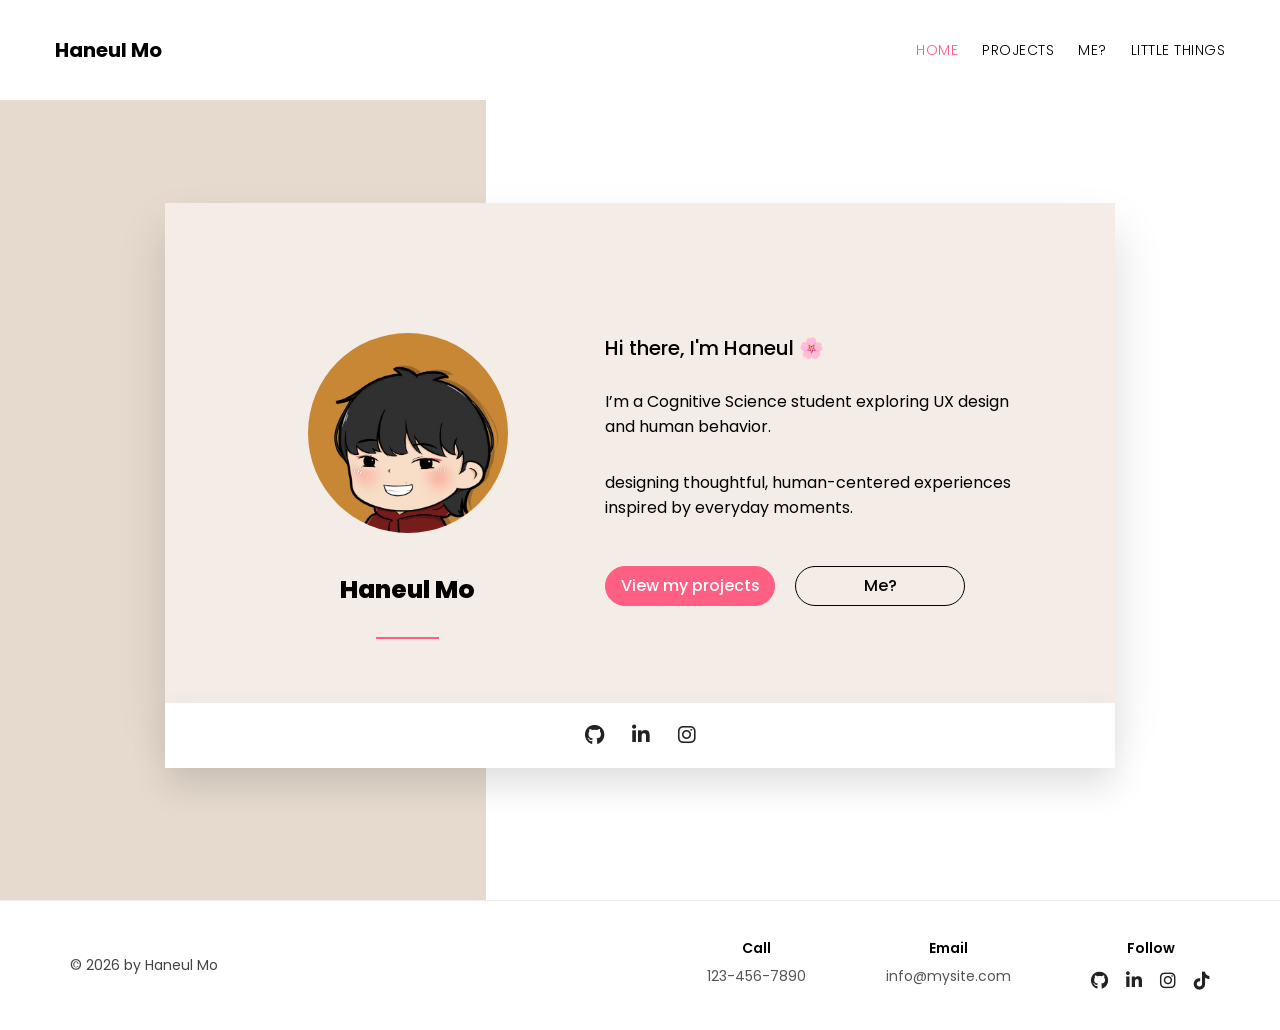
==== index.html @ 6cd1ddcf "Add files via upload" ====
<!DOCTYPE html>
<html lang="en">
<head>
  <link rel="stylesheet" href="https://cdnjs.cloudflare.com/ajax/libs/font-awesome/6.7.2/css/all.min.css">
  <link rel="preconnect" href="https://fonts.googleapis.com">
  <link rel="preconnect" href="https://fonts.gstatic.com" crossorigin>
  <link href="https://fonts.googleapis.com/css2?family=Poppins:wght@300;400;500;600;700;800&display=swap" rel="stylesheet">

  <meta charset="UTF-8" />
  <meta name="viewport" content="width=device-width, initial-scale=1.0" />
  <title>Haneul Mo | Home</title>
   <link rel="icon" type="image/png" href="images/favicon.png">
  <link rel="stylesheet" href="style.css" />
</head>

<body>
    <header class="navbar">
  <a href="index.html" class="logo">Haneul Mo</a>

  <nav>
    <a href="index.html" class="active">Home</a>
    <a href="project.html">Projects</a>
    <a href="me.html">Me?</a>
    <a href="littlethings.html">Little Things</a>
  </nav>

  <div class="hamburger">
    <i class="fa-solid fa-bars"></i>
  </div>
</header>

  <main>
    <section class="hero">
      <div class="hero-card">
        <div class="profile-side">
          <img src="images/profile.png" alt="Haneul Mo illustration" />
          <h2>Haneul Mo</h2>
          <div class="pink-line"></div>
        </div>

        <div class="intro-side">
          <h1>Hi there, I'm Haneul 🌸</h1>

          <p>
            I’m a Cognitive Science student exploring UX design and human behavior.
          </p>

          <p>
            designing thoughtful, human-centered experiences inspired by everyday moments.
          </p>

          <div class="buttons">
            <a href="project.html" class="btn muted">View my projects</a>
            <a href="me.html" class="btn outline">Me?</a>
          </div>
          <div class="card-footer">
    <a href="https://github.com/YOURUSERNAME" target="_blank">
        <i class="fa-brands fa-github"></i>
    </a>

    <a href="https://linkedin.com/in/YOURUSERNAME" target="_blank">
        <i class="fa-brands fa-linkedin-in"></i>
    </a>

    <a href="https://instagram.com/YOURUSERNAME" target="_blank">
        <i class="fa-brands fa-instagram"></i>
    </a>

    <!-- or TikTok -->
    <!--
    <a href="https://tiktok.com/@YOURUSERNAME" target="_blank">
        <i class="fa-brands fa-tiktok"></i>
    </a>
    -->
</div>
        </div>
      </div>
    </section>
  </main>

  <footer id="contact">
    <p>© 2026 by Haneul Mo</p>

    <div class="footer-info">
      <div>
        <h4>Call</h4>
        <p>123-456-7890</p>
      </div>

      <div>
        <h4>Email</h4>
        <p>info@mysite.com</p>
      </div>

      
        <div>
    <h4>Follow</h4>

    <div class="social-icons">
        <a href="https://github.com/YOURUSERNAME" target="_blank">
            <i class="fa-brands fa-github"></i>
        </a>

        <a href="https://linkedin.com/in/YOURUSERNAME" target="_blank">
            <i class="fa-brands fa-linkedin-in"></i>
        </a>

        <a href="https://instagram.com/YOURUSERNAME" target="_blank">
            <i class="fa-brands fa-instagram"></i>
        </a>

        <a href="https://tiktok.com/@YOURUSERNAME" target="_blank">
            <i class="fa-brands fa-tiktok"></i>
        </a>
    </div>
</div>
      
    </div>
  </footer>
<script src="script.js"></script>
</body>

</html>
---- style.css ----
* {
  margin: 0;
  padding: 0;
  box-sizing: border-box;
}

body {
  font-family: 'Poppins', sans-serif;
  color: #000;
  background: #fff;
}

a {
  text-decoration: none;
  color: inherit;
}

img {
  display: block;
  max-width: 100%;
}

/* STICKY NAV */

.navbar {
  position: sticky;
  top: 0;
  z-index: 1000;

  width: 100%;
  height: 100px;
  padding: 0 55px;

  display: flex;
  justify-content: space-between;
  align-items: center;

  background: #fff;
}

.logo {
  font-size: 20px;
  font-weight: 700;
}

nav {
  display: flex;
  gap: 24px;
}

nav a {
  font-size:14px;
  font-weight:300;
  letter-spacing:.5px;
  text-transform: uppercase;
}

nav a.active,
nav a:hover {
  color: #ff5f82;
}

/* HOME HERO */

.hero {
  min-height: calc(100vh - 100px);
  padding-bottom: 95px;

  display: flex;
  justify-content: center;
  align-items: center;

  background: linear-gradient(
    to right,
    #e6dace 0%,
    #e6dace 38%,
    #ffffff 38%,
    #ffffff 100%
  );
}

/* HOME CARD */

.hero-card {
  width: 950px;
  max-width: 90%;
  height: 500px;

  background: #f4ece6;

  display: grid;
  grid-template-columns: 38% 62%;

  padding: 80px 100px;

  box-shadow: 0 28px 45px rgba(0, 0, 0, 0.15);

  position: relative;
}

/* LEFT SIDE */

.profile-side {
  text-align: center;
}

.profile-side img {
  width: 200px;
  height: 200px;
  object-fit: cover;
  border-radius: 50%;
  margin: 50px auto 0;
}

.profile-side h2 {
  margin-top: 38px;
  font-size: 25px;
  font-weight: 800;
}

.pink-line {
  width: 63px;
  height: 2px;
  background: #ff5f82;
  margin: 28px auto 0;
}

/* RIGHT SIDE */

.intro-side {
  padding-left: 55px;
}

.intro-side h1 {
  font-size: 20px;
  font-weight: 500;
  margin-bottom: 26px;
  margin-top: 50px;
}

.intro-side p {
  font-size: 16px;
  line-height: 1.6;
  max-width: 500px;
  margin-bottom: 30px;
}

.buttons {
  display: flex;
  gap: 20px;
  margin-top: 45px;
}

.btn {
  width: 170px;
  height: 40px;
  border-radius: 999px;

  display: flex;
  align-items: center;
  justify-content: center;

  font-size: 16px;
  font-weight: 500;
}

.muted {
  background: #ff5f82;
  color: #fff;
  border: 1.5px solid #ff5f82;
  transition: all 0.25s ease;
}

.muted:hover {
  background: #fff;
  color: #ff5f82;
  border-color: #ff5f82;
}

.outline {
  border: 1.5px solid #000;
  color: #000;
}

.outline:hover {
  background: #000;
  color: #fff;
}

/* SOCIAL BAR UNDER CARD */

.card-footer {
  position: absolute;
  left: 0;
  bottom: -65px;

  width: 100%;
  height: 65px;

  background: #fff;

  display: flex;
  justify-content: center;
  align-items: center;
  gap: 28px;

  box-shadow: 0 18px 35px rgba(0, 0, 0, 0.12);
}

.card-footer a {
  font-size: 20px;
  color: #222;
  transition: 0.25s;
}

.card-footer a:hover {
  color: #ff5f82;
  transform: translateY(-2px);
}

/* FOOTER */

footer {
  width: 100%;
  min-height: 130px;

  display: flex;
  justify-content: space-between;
  align-items: center;

  padding: 35px 70px;

  background: #fff;
  border-top: 1px solid #ececec;
}

footer > p {
  font-size: 14px;
  color: #444;
}

.footer-info {
  display: flex;
  gap: 80px;
  text-align: center;
}

.footer-info h4 {
  font-size: 14px;
  font-weight: 600;
  margin-bottom: 8px;
}

.footer-info p {
  font-size: 14px;
  color: #555;
  line-height: 1.4;
}

.social-icons {
  display: flex;
  justify-content: center;
  gap: 18px;
}

.social-icons a {
  font-size: 18px;
  color: #222;
  transition: 0.25s;
}

.social-icons a:hover {
  color: #ff5f82;
  transform: translateY(-2px);
}

/* HAMBURGER */

.hamburger {
  display: none;
  font-size: 24px;
  cursor: pointer;
}

/* PROJECT PAGE */

.projects-page {
  min-height: calc(100vh - 150px);
  padding: 90px 8% 120px;
  background: #fff;
}

.project-grid {
  width: min(1250px, 100%);
  margin: 0 auto;

  display: grid;
  grid-template-columns: repeat(2, 1fr);
  gap: 48px 34px;
}

.project-tile {
  position: relative;
  height: 335px;

  display: block;
  overflow: hidden;

  border-radius: 18px;
}

.project-tile img {
  width: 100%;
  height: 100%;
  object-fit: cover;

  transition: 0.35s ease;
}

.project-overlay {
  position: absolute;
  inset: 0;

  background: rgba(0, 0, 0, 0.45);

  display: flex;
  flex-direction: column;
  justify-content: center;
  align-items: center;

  color: #fff;
  text-align: center;

  opacity: 0;
  transition: 0.35s ease;
}

.project-overlay h2 {
  font-size: 24px;
  font-weight: 700;
}

.project-overlay p {
  font-size: 14px;
  margin-top: 4px;
}

.project-tile:hover img {
  transform: scale(1.04);
}

.project-tile:hover .project-overlay {
  opacity: 1;
}

/* IN A BOX PAGE */

.case-page {
  width: 100%;
  margin: 0;
}

/* GREEN HERO SECTION */

.case-hero {
  width: 100%;
  min-height: 610px;

  background: #F7FFEC;

  display: grid;
  grid-template-columns: 1fr 1fr;
  align-items: center;
  gap: 80px;

  padding: 0 13%;
  margin-top:24px;
}

.case-hero h1 {
  font-size: 60px;
  font-weight: 600;
  line-height: 1.1;
  margin-bottom: 18px;
}

.case-hero h2 {
  font-size: 25px;
  font-weight: 600;
  line-height: 1.3;
  margin-bottom: 12px;
}

.case-hero p {
  font-size: 16px;
  font-weight: 500;
}

.case-hero img {
  width: 100%;
  max-width: 560px;
  margin: 0 auto;
}

/* CASE STUDY CONTENT */

.case-info {
  width: min(1200px, 70%);
  margin: 70px auto;

  display: grid;
  grid-template-columns: repeat(3, 1fr);
  text-align: center;
  gap: 100px;
}

.case-info h3 {
  font-size: 20px;
  font-weight: 600;
  text-transform: uppercase;
  margin-bottom: 18px;
}

.case-info p {
  font-size: 16px;
  line-height: 1.7;
  color: #222;
}

.case-section {
  font-weight: 100;
  width: min(1050px, 88%);
  margin: auto;
  padding:120px 0;
}

.case-section h2 {
  font-weight: 500;
  font-size: 34px;
  margin-bottom: 35px;
}

.case-section p,
.case-section li {
  font-size: 17px;
  line-height: 1.8;
  color: #333;
}

.problem-card {
  padding: 50px;
  border: 2px solid #e2ffba;
  background-color: #f7ffec;
  border-radius: 24px;
  box-shadow: 0 10px 24px rgba(0, 0, 0, 0.08);
}

.problem-card ul {
  margin-top: 22px;
  padding-left: 24px;
}

.website-embed {
  margin-top: 35px;
  width: 100%;
  height: 540px;
  border-radius: 20px;
  overflow: hidden;
  box-shadow: 0 18px 35px rgba(0, 0, 0, 0.14);
}

.website-embed iframe {
  width: 100%;
  height: 100%;
  border: none;
}

.visit-btn {
  display: inline-flex;
  margin-top: 24px;
  padding: 12px 28px;
  border-radius: 999px;
  background: #ff5f82;
  color: white;
  font-weight: 500;
  border: 1.5px solid #ff5f82;
}

.visit-btn:hover {
  background: white;
  color: #ff5f82;
}

/* TABLET */

@media (max-width: 1100px) {
  .hero {
    padding: 70px 0 130px;
  }

  .hero-card {
    width: 85%;
    min-width: 0;
    height: auto;
    grid-template-columns: 1fr;
    text-align: center;
    padding: 60px 40px 120px;
  }

  .intro-side {
    padding-left: 0;
    margin-top: 50px;
  }

  .intro-side p {
    margin-left: auto;
    margin-right: auto;
  }

  .buttons {
    justify-content: center;
  }

  .card-footer {
    bottom: 0;
  }

  .case-hero {
    padding: 80px 8%;
    gap: 50px;
  }

  .case-hero h1 {
    font-size: 52px;
  }

  .case-hero h2 {
    font-size: 24px;
  }
}

/* PROJECT PAGE RESPONSIVE */

@media (max-width: 800px) {
  .projects-page {
    padding: 60px 7% 90px;
  }

  .project-grid {
    grid-template-columns: 1fr;
    gap: 32px;
  }

  .project-tile {
    height: 260px;
  }

  .case-hero {
    grid-template-columns: 1fr;
    text-align: center;
    min-height: auto;
    padding: 80px 8%;
  }

  .case-hero img {
    max-width: 470px;
  }

  .case-info {
    grid-template-columns: 1fr;
    gap: 35px;
    margin: 70px auto 90px;
  }

  .problem-card {
    padding: 32px 24px;
  }

  .website-embed {
    height: 420px;
  }
}

/* MOBILE */

@media (max-width: 650px) {
  .navbar {
    height: auto;
    padding: 22px 25px;
    flex-direction: row;
    justify-content: space-between;
  }

  .logo {
    font-size: 24px;
  }

  .hamburger {
    display: block;
  }

  nav {
    position: absolute;
    top: 75px;
    right: 25px;

    display: none;
    flex-direction: column;
    gap: 18px;

    width: 190px;
    padding: 22px;

    background: #fff;
    box-shadow: 0 18px 35px rgba(0, 0, 0, 0.12);
    border-radius: 0 0 18px 18px;
  }

  nav.show {
    display: flex;
  }

  nav a {
    font-size: 13px;
    text-align: right;
  }

  .hero {
    min-height: auto;
    padding: 0 0 45px;
    background: #e6dace;
  }

  .hero-card {
    width: 85%;
    max-width: 360px;
    height: auto;
    min-height: 580px;

    grid-template-columns: 1fr;

    padding: 0 32px 90px;

    text-align: center;
  }

  .profile-side img {
    display: block;
    width: 170px;
    height: 170px;
    margin: 28px auto 0;
  }

  .profile-side h2 {
    font-size: 24px;
    margin-top: 8px;
  }

  .pink-line {
    margin: 22px auto 0;
  }

  .intro-side {
    padding-left: 0;
    margin-top: 75px;
  }

  .intro-side h1 {
    font-size: 22px;
    margin-top: 0;
  }

  .intro-side p {
    font-size: 16px;
    max-width: 280px;
    margin-left: auto;
    margin-right: auto;
  }

  .buttons {
    flex-direction: column;
    align-items: center;
    gap: 16px;
    margin-top: 38px;
  }

  .btn {
    width: 190px;
    height: 38px;
    font-size: 14px;
  }

  .card-footer {
    bottom: 0;
    height: 52px;
    gap: 24px;
  }

  .card-footer a {
    font-size: 17px;
  }

  footer {
    min-height: auto;
    padding: 30px 24px;

    flex-direction: column;
    gap: 28px;

    text-align: center;
  }

  footer > p {
    font-size: 12px;
  }

  .footer-info {
    flex-direction: column;
    gap: 22px;
  }

  .footer-info h4,
  .footer-info p {
    font-size: 13px;
  }

  .projects-page {
    min-height: auto;
    padding: 45px 6% 75px;
  }

  .project-tile {
    height: 210px;
    border-radius: 14px;
  }

  .project-overlay {
    opacity: 1;
    background: rgba(0, 0, 0, 0.35);
  }

  .project-overlay h2 {
    font-size: 20px;
  }

  .case-hero {
    padding: 60px 7%;
  }

  .case-hero h1 {
    font-size: 40px;
  }

  .case-hero h2 {
    font-size: 20px;
  }

  .case-hero p {
    font-size: 15px;
  }

  .case-section {
    width: 88%;
  }

  .case-section h2 {
    font-size: 28px;
  }

  .case-section p,
  .case-section li {
    font-size: 15px;
  }

  .website-embed {
    height: 330px;
  }
}

/*case css*/

.case-preview {

    width: 100%;

    margin: 0 0;

    text-align: center;
}

.case-preview img {

    width: 100%;

    display: block;
}

.case-preview p{

    width:min(1000px,90%);

    margin:18px auto 0;

    font-size:15px;
    font-style:italic;
    color:#666;
}

.analysis-grid {
  display: grid;
  grid-template-columns: repeat(2, 1fr);
  gap: 35px;
  margin-top: 40px;
}

.analysis-card {
  background-color: #f7ffec;
  padding: 45px;
  border: 2px solid #e2ffba;
  border-radius: 24px;
}

.analysis-card h3 {
  font-weight: 500;
  font-size: 26px;
  margin-bottom: 28px;
}

.analysis-card h4 {
  color: #767674;
  font-weight: 500;
  margin: 24px 0 10px;
}

.analysis-card ul {
  color: #767674;
  padding-left: 22px;
}
.analysis-card li {
    color: #767674;
}

.wireframe-section {
  display: grid;
  grid-template-columns: 1fr 1fr;
  gap: 55px;
  align-items: center;
}

.wireframe-section ul {
  margin-top: 20px;
  padding-left: 22px;
}

@media (max-width: 800px) {
  .analysis-grid,
  .wireframe-section {
    grid-template-columns: 1fr;
  }

  .analysis-card {
    padding: 32px 24px;
  }
}

/*Site Map*/
.image-caption {
  text-align: center;
  font-size: 14px;
  font-style: italic;
  color: #111;
  margin: 45px 0 18px;
  margin-top:45px;
}

.case-image {
  width: 70%;
  max-width: 720px;
  margin: 0 auto;
  display: block;
}
.workflow-link {
  display: block;
  text-align: center;
  margin-top: 22px;
  color: #356ac3;
  text-decoration: underline;
}

.workflow-modal {
  position: fixed;
  inset: 0;
  z-index: 3000;

  display: none;
  justify-content: center;
  align-items: center;

  background: rgba(0, 0, 0, 0.88);
}

.workflow-modal.show {
  display: flex;
}

.modal-content {
  width: min(1000px, 78vw);
  max-height: 82vh;

  display: flex;
  flex-direction: column;
  align-items: center;
}

.modal-content img {
  width: 100%;
  max-height: 78vh;
  object-fit: contain;
  background: white;
}

.modal-bottom {
    width: 100%;
    height: 60px;

    background: #111;

    display: flex;
    justify-content: center;
    align-items: center;

    position: relative;
}

#workflowLabel {
    color: #fff;
    font-size: 22px;
    font-weight: 400;
}

#workflowCounter {
    display: block;
    position: absolute;
    right: 18px;

    color: #fff;
    font-size: 16px;
}

.modal-close {
  position: fixed;
  top: 35px;
  right: 45px;

  background: none;
  border: none;
  color: white;

  font-size: 46px;
  font-weight: 200;

  cursor: pointer;
  z-index: 3100;
}

.modal-arrow {
  position: fixed;
  top: 50%;
  transform: translateY(-50%);

  background: none;
  border: none;
  color: white;

  font-size: 46px;
  cursor: pointer;

  z-index: 3100;
  opacity: 0.9;
}

.modal-arrow.left {
  left: 55px;
}

.modal-arrow.right {
  right: 55px;
}

.modal-arrow:hover,
.modal-close:hover {
  color: #ff5f82;
}

.clickable-image {
  cursor: pointer;
}

@media (max-width: 800px) {
  .modal-content {
    width: 86vw;
  }

  .modal-arrow {
    font-size: 34px;
  }

  .modal-arrow.left {
    left: 18px;
  }

  .modal-arrow.right {
    right: 18px;
  }

  .modal-close {
    top: 24px;
    right: 24px;
    font-size: 38px;
  }
}

/* WIREFRAME GALLERY */

.wireframe-gallery {
  position: relative;
  width: 100%;
  height:460px;

  display: flex;
  justify-content: center;
  align-items: center;

  overflow: hidden;

  margin-top: 130px;
}

.wireframe-gallery img {
  max-height: 100%;
  max-width: 80%;
  object-fit: contain;
  cursor: pointer;
}

.wireframe-arrow {
  position: absolute;
  top: 50%;
  transform: translateY(-50%);

  background: none;
  border: none;

  color: #111;
  font-size: 34px;
  cursor: pointer;

  z-index: 5;
}

.wireframe-arrow.left {
  left: 12px;
}

.wireframe-arrow.right {
  right: 12px;
}

.wireframe-arrow:hover {
  color: #ff5f82;
}

/* EXPANDED WIREFRAME MODAL */

.wireframe-modal {
  position: fixed;
  inset: 0;
  z-index: 4000;

  display: none;
  justify-content: center;
  align-items: center;

  background: #fff;
}

.wireframe-modal.show {
  display: flex;
}

.wireframe-modal img {
  max-height: 88vh;
  max-width: 80vw;
  object-fit: contain;
}

.wireframe-close {
  position: fixed;
  top: 35px;
  right: 45px;

  background: none;
  border: none;

  color: #111;
  font-size: 50px;
  font-weight: 200;

  cursor: pointer;
  z-index: 4100;
}

.wireframe-modal-arrow {
  position: fixed;
  top: 50%;
  transform: translateY(-50%);

  background: none;
  border: none;

  color: #111;
  font-size: 42px;
  cursor: pointer;
  z-index: 4100;
}

.wireframe-modal-arrow.left {
  left: 55px;
}

.wireframe-modal-arrow.right {
  right: 55px;
}

.wireframe-close:hover,
.wireframe-modal-arrow:hover {
  color: #ff5f82;
}

@media (max-width: 800px) {
  .wireframe-gallery {
    height: 420px;
  }

  .wireframe-modal img {
    max-width: 88vw;
    max-height: 82vh;
  }

  .wireframe-modal-arrow.left {
    left: 18px;
  }

  .wireframe-modal-arrow.right {
    right: 18px;
  }

  .wireframe-close {
    top: 24px;
    right: 24px;
    font-size: 38px;
  }
}

/*Final Website*/
.try-me {
  text-align: center;
  font-size: 18px;
  font-weight: 700;
  letter-spacing: 2px;
  margin-bottom: 14px;
}

.live-site {
  display: flex;
  justify-content: center;
  color: #ff5f82;
}

/* ===========================
   END OF CASE STUDY
=========================== */

.case-navigation{

    width:min(1100px,90%);
    margin:180px auto 120px;
}

.nav-links{
    margin: 0;
    display:flex;
    justify-content:space-between;
    align-items:center;
}

.text-link{

    display:flex;
    align-items:center;
    gap:14px;
    margin: 0;
    font-size:20px;
    font-weight:300;

    color:#666;

    transition:.25s;
}

.text-link:hover{

    color:#ff5f82;

    transform:translateX(6px);
}

.text-link:first-child:hover{

    transform:translateX(-6px);
}
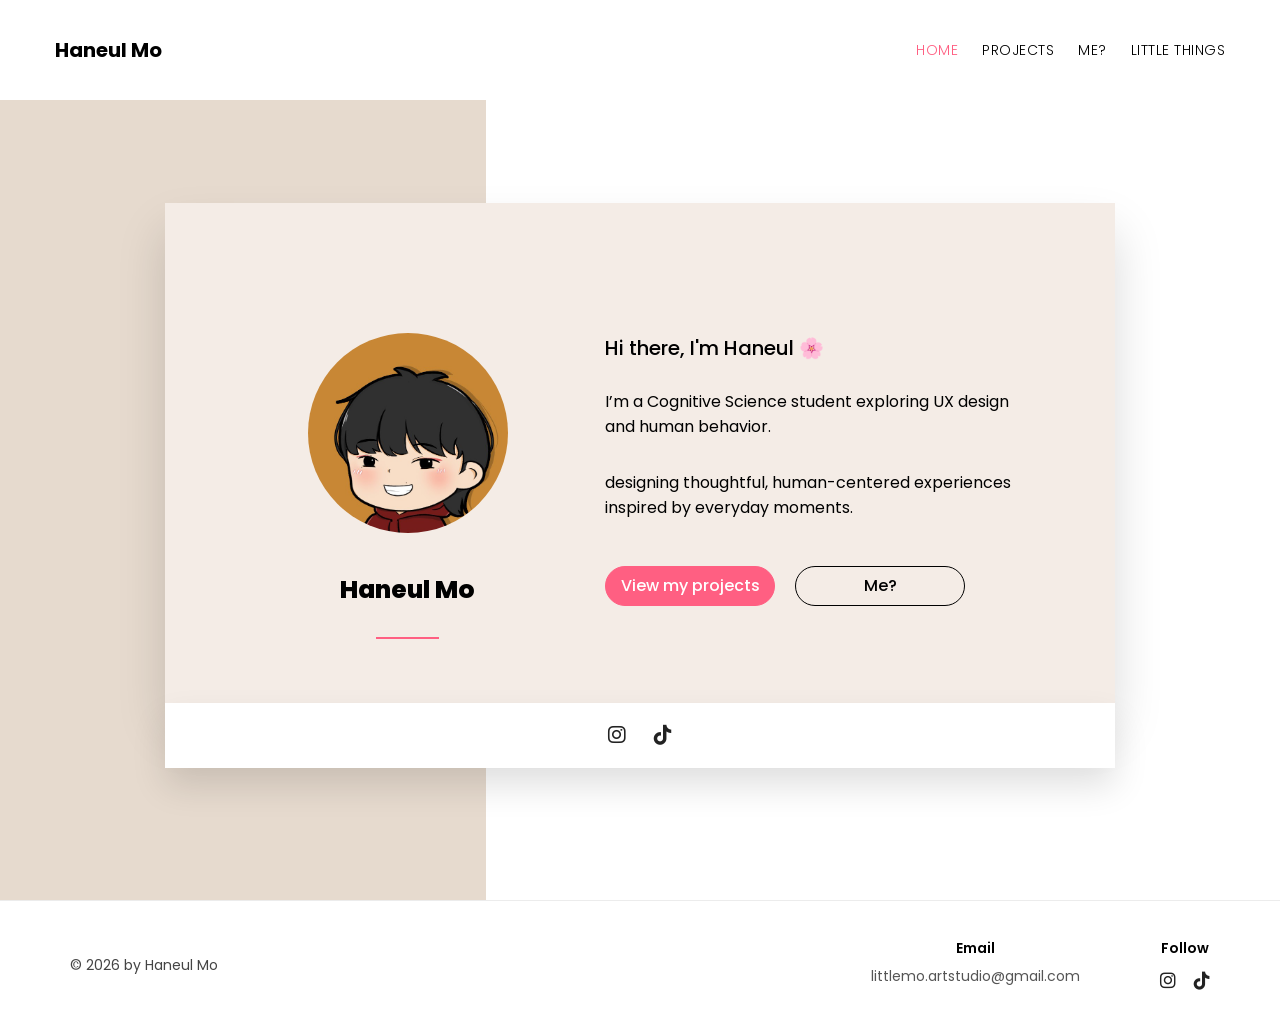
==== commit 65866b5c: "Add files via upload" ====
--- a/index.html
+++ b/index.html
@@ -54,6 +54,7 @@
             <a href="me.html" class="btn outline">Me?</a>
           </div>
           <div class="card-footer">
+    <!--
     <a href="https://github.com/YOURUSERNAME" target="_blank">
         <i class="fa-brands fa-github"></i>
     </a>
@@ -61,17 +62,15 @@
     <a href="https://linkedin.com/in/YOURUSERNAME" target="_blank">
         <i class="fa-brands fa-linkedin-in"></i>
     </a>
-
-    <a href="https://instagram.com/YOURUSERNAME" target="_blank">
+    -->
+    <a href="https://instagram.com/littlemo_art" target="_blank">
         <i class="fa-brands fa-instagram"></i>
     </a>
-
-    <!-- or TikTok -->
-    <!--
-    <a href="https://tiktok.com/@YOURUSERNAME" target="_blank">
+  
+    <a href="https://tiktok.com/@littlemo_art" target="_blank">
         <i class="fa-brands fa-tiktok"></i>
     </a>
-    -->
+  
 </div>
         </div>
       </div>
@@ -83,13 +82,8 @@
 
     <div class="footer-info">
       <div>
-        <h4>Call</h4>
-        <p>123-456-7890</p>
-      </div>
-
-      <div>
         <h4>Email</h4>
-        <p>info@mysite.com</p>
+        <p>littlemo.artstudio@gmail.com</p>
       </div>
 
       
@@ -97,19 +91,19 @@
     <h4>Follow</h4>
 
     <div class="social-icons">
-        <a href="https://github.com/YOURUSERNAME" target="_blank">
+       <!-- <a href="https://github.com/YOURUSERNAME" target="_blank">
             <i class="fa-brands fa-github"></i>
         </a>
 
         <a href="https://linkedin.com/in/YOURUSERNAME" target="_blank">
             <i class="fa-brands fa-linkedin-in"></i>
-        </a>
+        </a> -->
 
-        <a href="https://instagram.com/YOURUSERNAME" target="_blank">
+        <a href="https://instagram.com/littlemo_art" target="_blank">
             <i class="fa-brands fa-instagram"></i>
         </a>
 
-        <a href="https://tiktok.com/@YOURUSERNAME" target="_blank">
+        <a href="https://tiktok.com/@littlemo_art" target="_blank">
             <i class="fa-brands fa-tiktok"></i>
         </a>
     </div>
